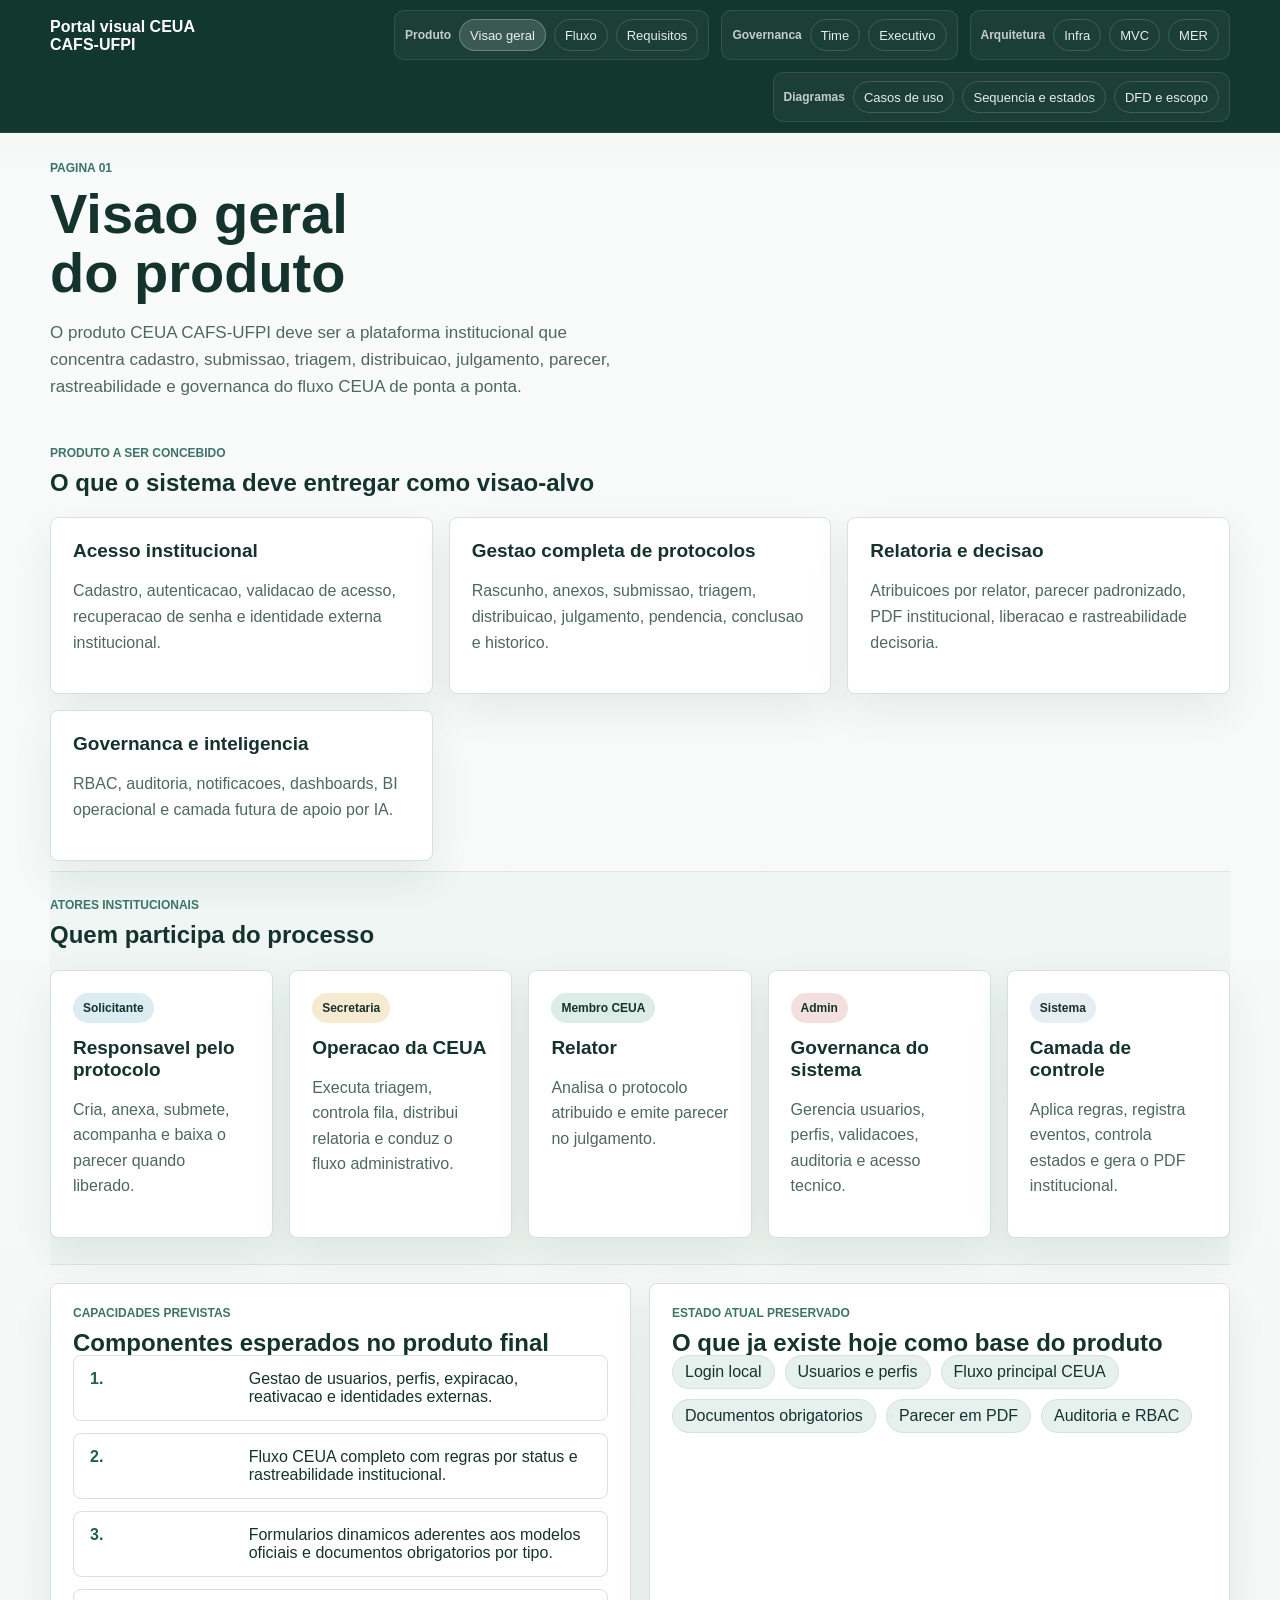
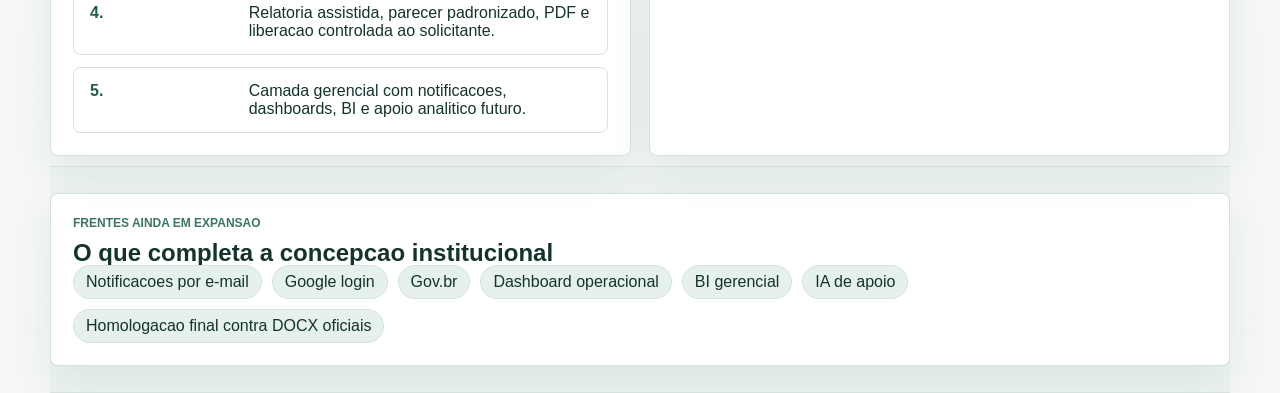
==== pages/01-visao-geral.html @ b1b1122e "FLOW" ====
<!DOCTYPE html>
<html lang="pt-BR">
  <head>
    <meta charset="UTF-8" />
    <meta name="viewport" content="width=device-width, initial-scale=1.0" />
    <title>Visao geral - CEUA CAFS-UFPI</title>
    <link rel="stylesheet" href="../assets/styles.css" />
  </head>
  <body>
    <div class="page-shell">
      <header class="topbar">
        <div class="topbar-inner">
          <a class="brand" href="../index.html">Portal visual CEUA CAFS-UFPI</a>
          <nav class="main-nav">
            <div class="nav-group">
              <span class="nav-group-label">Produto</span>
              <a class="active" href="./01-visao-geral.html">Visao geral</a>
              <a href="./02-fluxo-operacional.html">Fluxo</a>
              <a href="./06-requisitos.html">Requisitos</a>
            </div>
            <div class="nav-group">
              <span class="nav-group-label">Governanca</span>
              <a href="./03-papeis-time.html">Time</a>
              <a href="./11-arquitetura-completa.html">Executivo</a>
            </div>
            <div class="nav-group">
              <span class="nav-group-label">Arquitetura</span>
              <a href="./04-arquitetura-infra.html">Infra</a>
              <a href="./07-mvc-aplicacao.html">MVC</a>
              <a href="./05-der-banco.html">MER</a>
            </div>
            <div class="nav-group">
              <span class="nav-group-label">Diagramas</span>
              <a href="./08-uml-casos-de-uso.html">Casos de uso</a>
              <a href="./09-uml-sequencia-estados.html">Sequencia e estados</a>
              <a href="./10-dfd-escopo-funcional.html">DFD e escopo</a>
            </div>
          </nav>
        </div>
      </header>

      <header class="hero hero-compact">
        <div class="hero-copy">
          <p class="eyebrow">Pagina 01</p>
          <h1>Visao geral do produto</h1>
          <p class="hero-text">
            O produto CEUA CAFS-UFPI deve ser a plataforma institucional que concentra cadastro,
            submissao, triagem, distribuicao, julgamento, parecer, rastreabilidade e governanca
            do fluxo CEUA de ponta a ponta.
          </p>
        </div>
      </header>

      <main class="content">
        <section class="band">
          <div class="section-head">
            <div>
              <p class="section-kicker">Produto a ser concebido</p>
              <h2>O que o sistema deve entregar como visao-alvo</h2>
            </div>
          </div>
          <div class="portal-grid">
            <article class="portal-card as-panel">
              <h3>Acesso institucional</h3>
              <p>Cadastro, autenticacao, validacao de acesso, recuperacao de senha e identidade externa institucional.</p>
            </article>
            <article class="portal-card as-panel">
              <h3>Gestao completa de protocolos</h3>
              <p>Rascunho, anexos, submissao, triagem, distribuicao, julgamento, pendencia, conclusao e historico.</p>
            </article>
            <article class="portal-card as-panel">
              <h3>Relatoria e decisao</h3>
              <p>Atribuicoes por relator, parecer padronizado, PDF institucional, liberacao e rastreabilidade decisoria.</p>
            </article>
            <article class="portal-card as-panel">
              <h3>Governanca e inteligencia</h3>
              <p>RBAC, auditoria, notificacoes, dashboards, BI operacional e camada futura de apoio por IA.</p>
            </article>
          </div>
        </section>

        <section class="band band-muted">
          <div class="section-head">
            <div>
              <p class="section-kicker">Atores institucionais</p>
              <h2>Quem participa do processo</h2>
            </div>
          </div>
          <div class="actors-grid">
            <article class="actor-card actor-solicitante">
              <span class="actor-badge">Solicitante</span>
              <h3>Responsavel pelo protocolo</h3>
              <p>Cria, anexa, submete, acompanha e baixa o parecer quando liberado.</p>
            </article>
            <article class="actor-card actor-secretaria">
              <span class="actor-badge">Secretaria</span>
              <h3>Operacao da CEUA</h3>
              <p>Executa triagem, controla fila, distribui relatoria e conduz o fluxo administrativo.</p>
            </article>
            <article class="actor-card actor-relator">
              <span class="actor-badge">Membro CEUA</span>
              <h3>Relator</h3>
              <p>Analisa o protocolo atribuido e emite parecer no julgamento.</p>
            </article>
            <article class="actor-card actor-admin">
              <span class="actor-badge">Admin</span>
              <h3>Governanca do sistema</h3>
              <p>Gerencia usuarios, perfis, validacoes, auditoria e acesso tecnico.</p>
            </article>
            <article class="actor-card actor-sistema">
              <span class="actor-badge">Sistema</span>
              <h3>Camada de controle</h3>
              <p>Aplica regras, registra eventos, controla estados e gera o PDF institucional.</p>
            </article>
          </div>
        </section>

        <section class="band">
          <div class="two-column">
            <div class="panel">
              <p class="section-kicker">Capacidades previstas</p>
              <h2>Componentes esperados no produto final</h2>
              <div class="stack-list">
                <div class="stack-item"><strong>1.</strong><span>Gestao de usuarios, perfis, expiracao, reativacao e identidades externas.</span></div>
                <div class="stack-item"><strong>2.</strong><span>Fluxo CEUA completo com regras por status e rastreabilidade institucional.</span></div>
                <div class="stack-item"><strong>3.</strong><span>Formularios dinamicos aderentes aos modelos oficiais e documentos obrigatorios por tipo.</span></div>
                <div class="stack-item"><strong>4.</strong><span>Relatoria assistida, parecer padronizado, PDF e liberacao controlada ao solicitante.</span></div>
                <div class="stack-item"><strong>5.</strong><span>Camada gerencial com notificacoes, dashboards, BI e apoio analitico futuro.</span></div>
              </div>
            </div>
            <div class="panel">
              <p class="section-kicker">Estado atual preservado</p>
              <h2>O que ja existe hoje como base do produto</h2>
              <div class="badge-list">
                <span class="soft-badge">Login local</span>
                <span class="soft-badge">Usuarios e perfis</span>
                <span class="soft-badge">Fluxo principal CEUA</span>
                <span class="soft-badge">Documentos obrigatorios</span>
                <span class="soft-badge">Parecer em PDF</span>
                <span class="soft-badge">Auditoria e RBAC</span>
              </div>
            </div>
          </div>
        </section>

        <section class="band band-muted">
          <div class="panel">
            <p class="section-kicker">Frentes ainda em expansao</p>
            <h2>O que completa a concepcao institucional</h2>
            <div class="badge-list">
              <span class="soft-badge">Notificacoes por e-mail</span>
              <span class="soft-badge">Google login</span>
              <span class="soft-badge">Gov.br</span>
              <span class="soft-badge">Dashboard operacional</span>
              <span class="soft-badge">BI gerencial</span>
              <span class="soft-badge">IA de apoio</span>
              <span class="soft-badge">Homologacao final contra DOCX oficiais</span>
            </div>
          </div>
        </section>
      </main>
    </div>
    <script type="module" src="../assets/workflow.js"></script>
  </body>
</html>
---- assets/styles.css ----
:root {
  color-scheme: light;
  --bg: #f4f7f5;
  --surface: #ffffff;
  --surface-muted: #eef4f1;
  --border: #d6e2dc;
  --text: #14332c;
  --text-soft: #4f675f;
  --green-strong: #1f5d50;
  --green-soft: #dcede6;
  --blue-soft: #dcecf3;
  --amber-soft: #f6ead1;
  --rose-soft: #f4dfdf;
  --slate-soft: #e7edf2;
  --shadow: 0 16px 40px rgba(20, 51, 44, 0.08);
}

* {
  box-sizing: border-box;
}

body {
  margin: 0;
  font-family: Arial, Helvetica, sans-serif;
  background: linear-gradient(180deg, #edf4f1 0%, #f8fbfa 220px, var(--bg) 100%);
  color: var(--text);
}

a {
  color: inherit;
}

.page-shell {
  min-height: 100vh;
}

.hero,
.content,
.band > *,
.two-column,
.summary-card {
  width: min(1180px, calc(100vw - 32px));
  margin-left: auto;
  margin-right: auto;
}

.hero {
  display: grid;
  grid-template-columns: minmax(0, 1.5fr) minmax(300px, 0.9fr);
  gap: 24px;
  padding: 48px 0 28px;
}

.hero.hero-compact {
  grid-template-columns: 1fr;
  padding-top: 28px;
}

.topbar {
  background: #12372f;
  border-bottom: 1px solid rgba(255, 255, 255, 0.08);
}

.topbar-inner {
  width: min(1180px, calc(100vw - 32px));
  margin: 0 auto;
  min-height: 64px;
  display: flex;
  align-items: flex-start;
  justify-content: space-between;
  gap: 20px;
  padding: 10px 0;
}

.brand {
  color: #fff;
  text-decoration: none;
  font-weight: 700;
  padding-top: 8px;
}

.main-nav {
  display: flex;
  flex-wrap: wrap;
  gap: 12px;
  justify-content: flex-end;
}

.nav-group {
  display: flex;
  align-items: center;
  gap: 8px;
  flex-wrap: wrap;
  padding: 8px 10px;
  border: 1px solid rgba(255, 255, 255, 0.1);
  border-radius: 10px;
  background: rgba(255, 255, 255, 0.04);
}

.nav-group-label {
  color: rgba(255, 255, 255, 0.74);
  font-size: 12px;
  font-weight: 700;
  white-space: nowrap;
}

.main-nav a {
  color: rgba(255, 255, 255, 0.9);
  text-decoration: none;
  min-height: 32px;
  display: inline-flex;
  align-items: center;
  padding: 0 10px;
  border-radius: 999px;
  border: 1px solid rgba(255, 255, 255, 0.16);
  font-size: 13px;
}

.main-nav a.active {
  background: rgba(255, 255, 255, 0.14);
  border-color: rgba(255, 255, 255, 0.26);
}

.eyebrow,
.section-kicker {
  margin: 0 0 10px;
  text-transform: uppercase;
  letter-spacing: 0;
  font-size: 12px;
  font-weight: 700;
  color: #3c7567;
}

.hero h1,
.section-head h2,
.panel h2 {
  margin: 0;
  line-height: 1.05;
}

.hero h1 {
  font-size: clamp(34px, 5vw, 56px);
  max-width: 12ch;
}

.hero-text,
.section-note,
.summary-card p,
.actor-card p,
.step-card p,
.artifact-card p {
  color: var(--text-soft);
  line-height: 1.6;
}

.hero-text {
  max-width: 62ch;
  margin: 16px 0 0;
  font-size: 17px;
}

.hero-stats {
  display: grid;
  gap: 14px;
}

.stat-card,
.actor-card,
.step-card,
.panel,
.summary-card {
  background: var(--surface);
  border: 1px solid var(--border);
  border-radius: 8px;
  box-shadow: var(--shadow);
}

.stat-card {
  padding: 20px;
}

.stat-card strong {
  display: block;
  margin-top: 8px;
  font-size: 26px;
}

.stat-label {
  color: var(--text-soft);
  font-size: 13px;
}

.band {
  padding: 18px 0 10px;
}

.band-muted {
  background: rgba(220, 236, 230, 0.32);
  border-top: 1px solid rgba(214, 226, 220, 0.75);
  border-bottom: 1px solid rgba(214, 226, 220, 0.75);
  padding: 26px 0;
}

.section-head {
  display: flex;
  align-items: end;
  justify-content: space-between;
  gap: 20px;
  margin-bottom: 22px;
}

.filter-toolbar {
  display: flex;
  flex-wrap: wrap;
  gap: 10px;
  justify-content: flex-end;
}

.filter-chip {
  min-height: 40px;
  padding: 0 14px;
  border-radius: 999px;
  border: 1px solid var(--border);
  background: var(--surface);
  color: var(--text);
  font: inherit;
  cursor: pointer;
}

.filter-chip.active {
  background: var(--green-strong);
  border-color: var(--green-strong);
  color: #fff;
}

.actors-grid {
  display: grid;
  grid-template-columns: repeat(5, minmax(0, 1fr));
  gap: 16px;
}

.portal-grid,
.infra-grid,
.requirement-grid,
.der-grid {
  display: grid;
  grid-template-columns: repeat(3, minmax(0, 1fr));
  gap: 16px;
}

.actor-card,
.step-card,
.panel,
.summary-card,
.portal-card,
.infra-card,
.req-card,
.der-entity {
  padding: 22px;
}

.actor-card h3,
.step-card h3,
.artifact-card h3,
.portal-card h3,
.infra-card h3,
.req-card h3,
.der-entity h3,
.timeline-row h3 {
  margin: 0 0 10px;
  font-size: 19px;
}

.portal-card,
.infra-card,
.req-card,
.der-entity {
  display: block;
  text-decoration: none;
  background: var(--surface);
  border: 1px solid var(--border);
  border-radius: 8px;
  box-shadow: var(--shadow);
}

.portal-card.as-panel {
  cursor: default;
}

.portal-index {
  display: inline-flex;
  min-height: 28px;
  align-items: center;
  padding: 0 10px;
  border-radius: 999px;
  background: var(--surface-muted);
  color: var(--green-strong);
  font-size: 12px;
  font-weight: 700;
  margin-bottom: 14px;
}

.actor-badge {
  display: inline-flex;
  align-items: center;
  min-height: 30px;
  padding: 0 10px;
  border-radius: 999px;
  font-size: 12px;
  font-weight: 700;
  margin-bottom: 14px;
}

.actor-solicitante .actor-badge,
.actor-solicitante-fill {
  fill: var(--blue-soft);
  background: var(--blue-soft);
}

.actor-secretaria .actor-badge,
.actor-secretaria-fill {
  fill: var(--amber-soft);
  background: var(--amber-soft);
}

.actor-relator .actor-badge,
.actor-relator-fill {
  fill: var(--green-soft);
  background: var(--green-soft);
}

.actor-admin .actor-badge,
.actor-admin-fill {
  fill: var(--rose-soft);
  background: var(--rose-soft);
}

.actor-sistema .actor-badge,
.actor-sistema-fill {
  fill: var(--slate-soft);
  background: var(--slate-soft);
}

.actor-card ul {
  margin: 14px 0 0;
  padding-left: 18px;
  color: var(--text-soft);
  line-height: 1.5;
}

.diagram-wrap {
  background: var(--surface);
  border: 1px solid var(--border);
  border-radius: 8px;
  box-shadow: var(--shadow);
  overflow: auto;
}

.workflow-svg {
  display: block;
  width: 100%;
  min-width: 1024px;
  height: auto;
}

.node {
  stroke: #b6ccc3;
  stroke-width: 1.5;
}

.node-title {
  font-size: 22px;
  font-weight: 700;
  fill: var(--text);
}

.node-title-sm {
  font-size: 18px;
}

.node-text,
.lane-label,
.note-text {
  font-size: 17px;
  fill: var(--text-soft);
}

.lane-label {
  font-size: 15px;
  font-weight: 700;
}

.arrow-line {
  fill: none;
  stroke: #28574e;
  stroke-width: 3;
  marker-end: url(#arrow);
}

.arrow-line.dashed {
  stroke-dasharray: 8 8;
}

.uml-link {
  fill: none;
  stroke: #42675d;
  stroke-width: 2;
}

.uml-link.dashed {
  stroke-dasharray: 8 8;
}

.usecase {
  fill: #ffffff;
  stroke: #b6ccc3;
  stroke-width: 1.5;
}

.usecase-text {
  font-size: 15px;
  fill: var(--text);
}

.note-box {
  fill: #f7fbf9;
  stroke: #d7e4dd;
  stroke-width: 1.5;
}

.note-title {
  font-size: 20px;
  font-weight: 700;
  fill: var(--text);
}

.steps-grid {
  display: grid;
  grid-template-columns: repeat(4, minmax(0, 1fr));
  gap: 16px;
}

.step-card {
  position: relative;
  min-height: 180px;
}

.step-index {
  display: inline-flex;
  width: 36px;
  aspect-ratio: 1;
  align-items: center;
  justify-content: center;
  border-radius: 999px;
  background: var(--green-strong);
  color: #fff;
  font-weight: 700;
  margin-bottom: 14px;
}

.two-column {
  display: grid;
  grid-template-columns: minmax(0, 1fr) minmax(0, 1fr);
  gap: 18px;
}

.three-column {
  display: grid;
  grid-template-columns: repeat(3, minmax(0, 1fr));
  gap: 18px;
}

.permission-table {
  margin-top: 18px;
  border: 1px solid var(--border);
  border-radius: 8px;
  overflow: hidden;
}

.permission-row {
  display: grid;
  grid-template-columns: minmax(0, 1.4fr) minmax(180px, 0.9fr);
  gap: 16px;
  padding: 14px 16px;
  background: #fff;
  border-top: 1px solid var(--border);
}

.permission-row:first-child {
  border-top: 0;
}

.permission-head {
  background: var(--surface-muted);
  font-weight: 700;
}

.artifact-list {
  display: grid;
  gap: 12px;
  margin-top: 18px;
}

.artifact-card {
  border: 1px solid var(--border);
  border-radius: 8px;
  background: #fff;
  padding: 16px;
}

.summary-card {
  margin-bottom: 32px;
}

.stack-list {
  display: grid;
  gap: 12px;
}

.stack-item {
  display: grid;
  grid-template-columns: minmax(110px, 0.6fr) minmax(0, 1.4fr);
  gap: 12px;
  align-items: start;
  padding: 14px 16px;
  border: 1px solid var(--border);
  border-radius: 8px;
  background: #fff;
}

.stack-item strong {
  color: var(--green-strong);
}

.badge-list {
  display: flex;
  flex-wrap: wrap;
  gap: 10px;
}

.soft-badge {
  display: inline-flex;
  min-height: 34px;
  align-items: center;
  padding: 0 12px;
  border-radius: 999px;
  background: #e6f1ed;
  border: 1px solid var(--border);
  color: var(--text);
}

.compact {
  margin-top: 18px;
  font-size: 15px;
}

.timeline-list {
  display: grid;
  gap: 14px;
}

.timeline-row {
  display: grid;
  grid-template-columns: 58px minmax(0, 1fr);
  gap: 14px;
  align-items: start;
  padding: 18px;
  background: #fff;
  border: 1px solid var(--border);
  border-radius: 8px;
  box-shadow: var(--shadow);
}

.timeline-row p {
  margin: 0;
  color: var(--text-soft);
  line-height: 1.6;
}

.timeline-index {
  width: 40px;
  aspect-ratio: 1;
  border-radius: 999px;
  background: var(--green-strong);
  color: #fff;
  display: inline-flex;
  align-items: center;
  justify-content: center;
  font-weight: 700;
}

.infra-card p,
.req-card p,
.der-entity p,
.portal-card p {
  color: var(--text-soft);
  line-height: 1.6;
}

.ascii-diagram {
  margin-top: 16px;
  padding: 18px;
  border-radius: 8px;
  background: #f7fbf9;
  border: 1px solid var(--border);
  color: var(--text);
  line-height: 1.8;
  font-family: Arial, Helvetica, sans-serif;
}

.req-card.done {
  background: #f6fbf8;
}

.req-card.soft {
  background: #fbfcfb;
}

[data-actor].is-dimmed {
  opacity: 0.34;
  transform: scale(0.995);
  transition: opacity 120ms ease, transform 120ms ease;
}

[data-actor].is-highlighted {
  outline: 2px solid rgba(31, 93, 80, 0.28);
  outline-offset: 2px;
}

@media (max-width: 1180px) {
  .actors-grid {
    grid-template-columns: repeat(3, minmax(0, 1fr));
  }

  .steps-grid {
    grid-template-columns: repeat(3, minmax(0, 1fr));
  }

  .portal-grid,
  .infra-grid,
  .requirement-grid,
  .der-grid {
    grid-template-columns: repeat(2, minmax(0, 1fr));
  }
}

@media (max-width: 900px) {
  .hero,
  .two-column,
  .section-head {
    grid-template-columns: 1fr;
    display: grid;
  }

  .section-head {
    align-items: start;
  }

  .actors-grid,
  .steps-grid,
  .portal-grid,
  .infra-grid,
  .requirement-grid,
  .der-grid,
  .three-column {
    grid-template-columns: 1fr 1fr;
  }

  .topbar-inner {
    padding: 10px 0;
    align-items: flex-start;
    flex-direction: column;
  }

  .main-nav {
    justify-content: flex-start;
  }
}

@media (max-width: 640px) {
  .hero,
  .content,
  .band > *,
  .two-column,
  .summary-card {
    width: min(100vw - 20px, 100%);
  }

  .hero {
    padding-top: 28px;
  }

  .hero h1 {
    max-width: none;
    font-size: 34px;
  }

  .actors-grid,
  .steps-grid,
  .hero-stats,
  .portal-grid,
  .infra-grid,
  .requirement-grid,
  .der-grid,
  .three-column {
    grid-template-columns: 1fr;
  }

  .filter-toolbar {
    justify-content: flex-start;
  }

  .permission-row {
    grid-template-columns: 1fr;
  }

  .stack-item,
  .timeline-row {
    grid-template-columns: 1fr;
  }
}
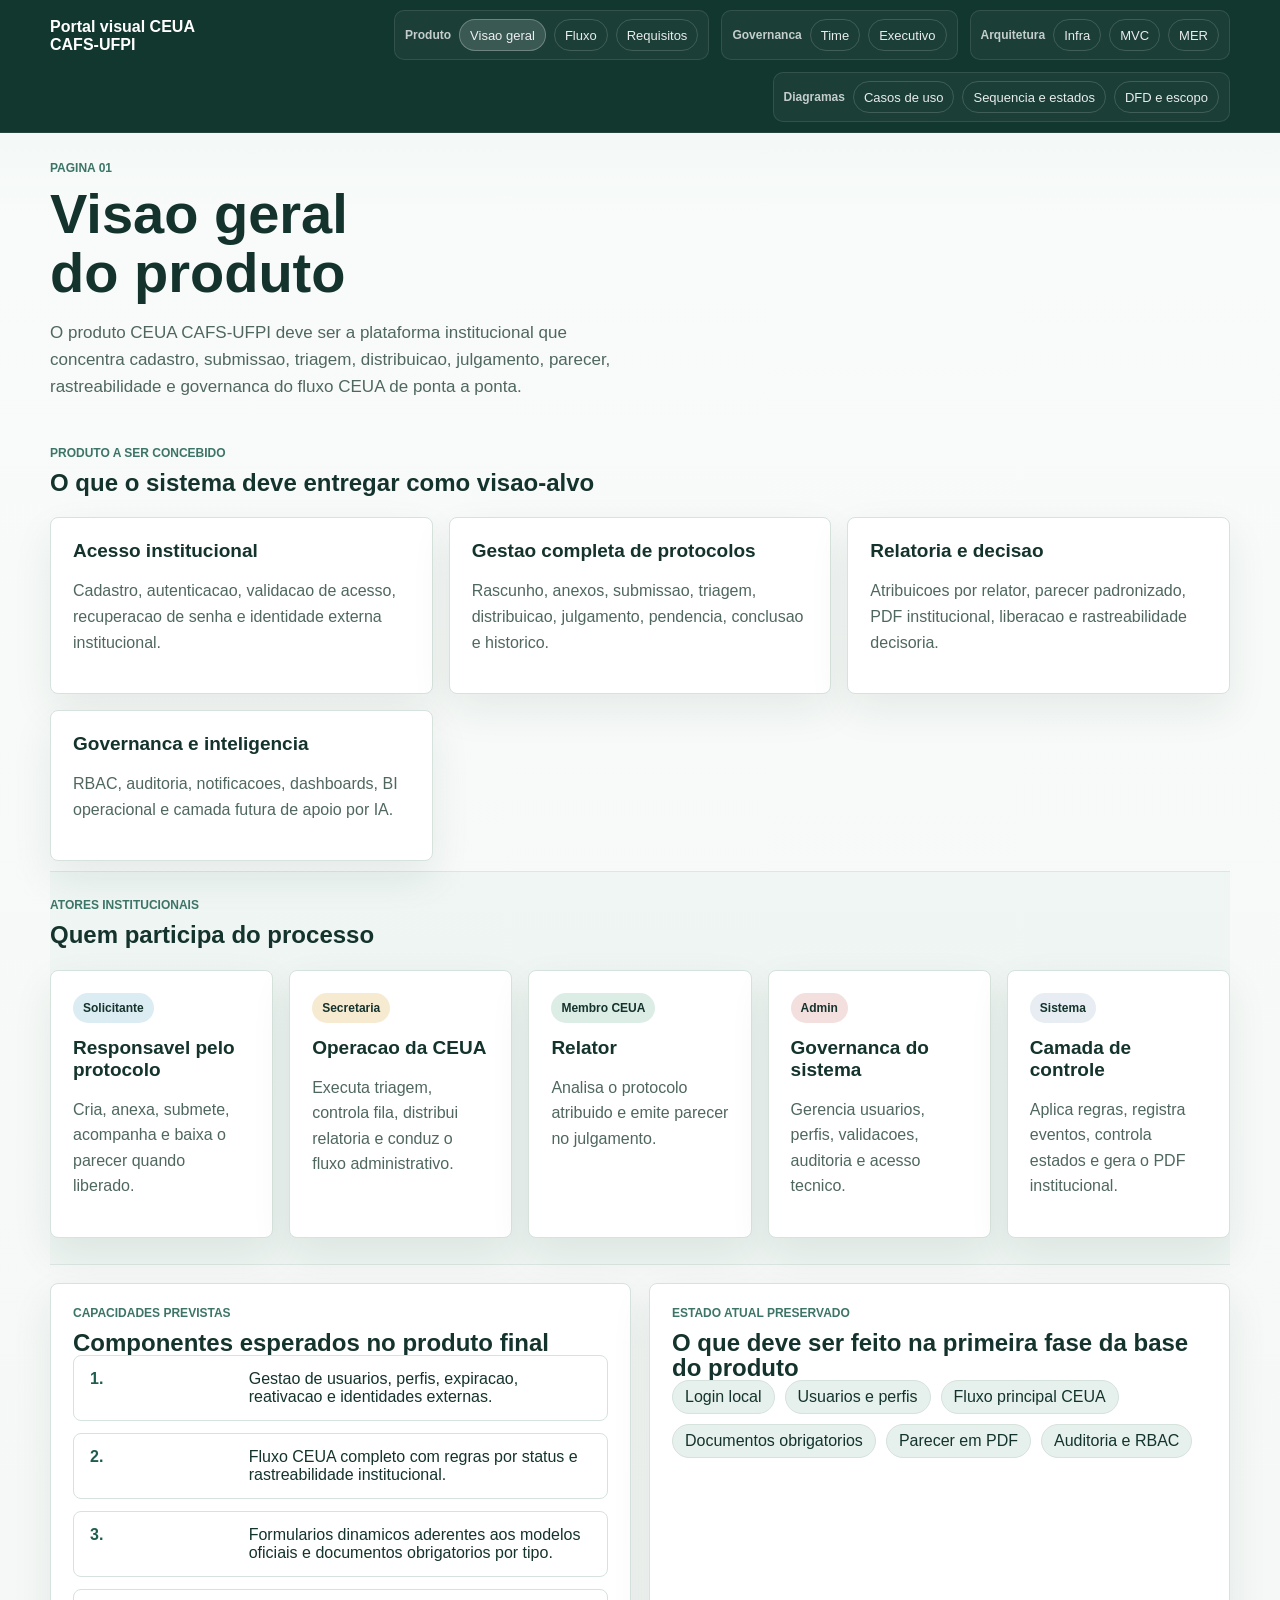
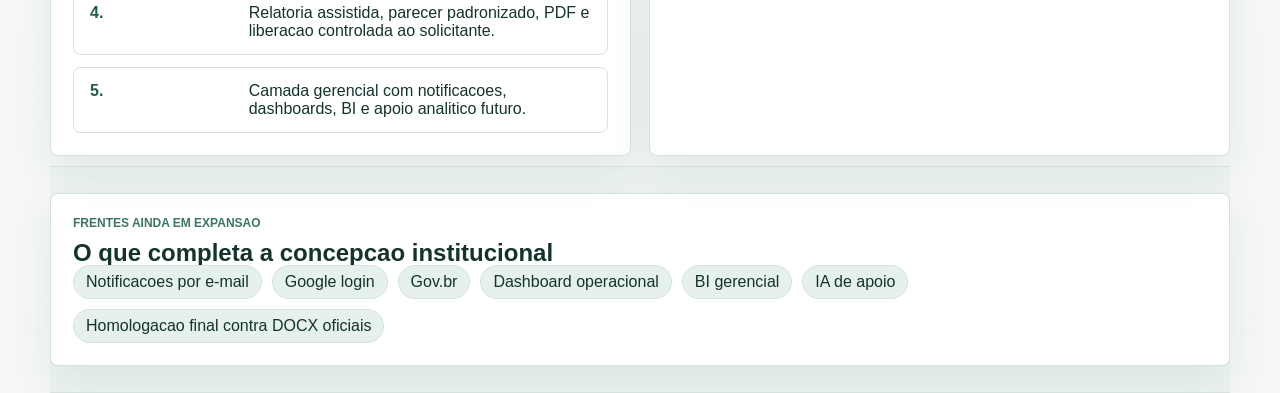
==== commit 215973d1: "FLOW-VISUAL-ALTERADO" ====
--- a/pages/01-visao-geral.html
+++ b/pages/01-visao-geral.html
@@ -130,7 +130,7 @@
             </div>
             <div class="panel">
               <p class="section-kicker">Estado atual preservado</p>
-              <h2>O que ja existe hoje como base do produto</h2>
+              <h2>O que deve ser feito na primeira fase da base do produto</h2>
               <div class="badge-list">
                 <span class="soft-badge">Login local</span>
                 <span class="soft-badge">Usuarios e perfis</span>
